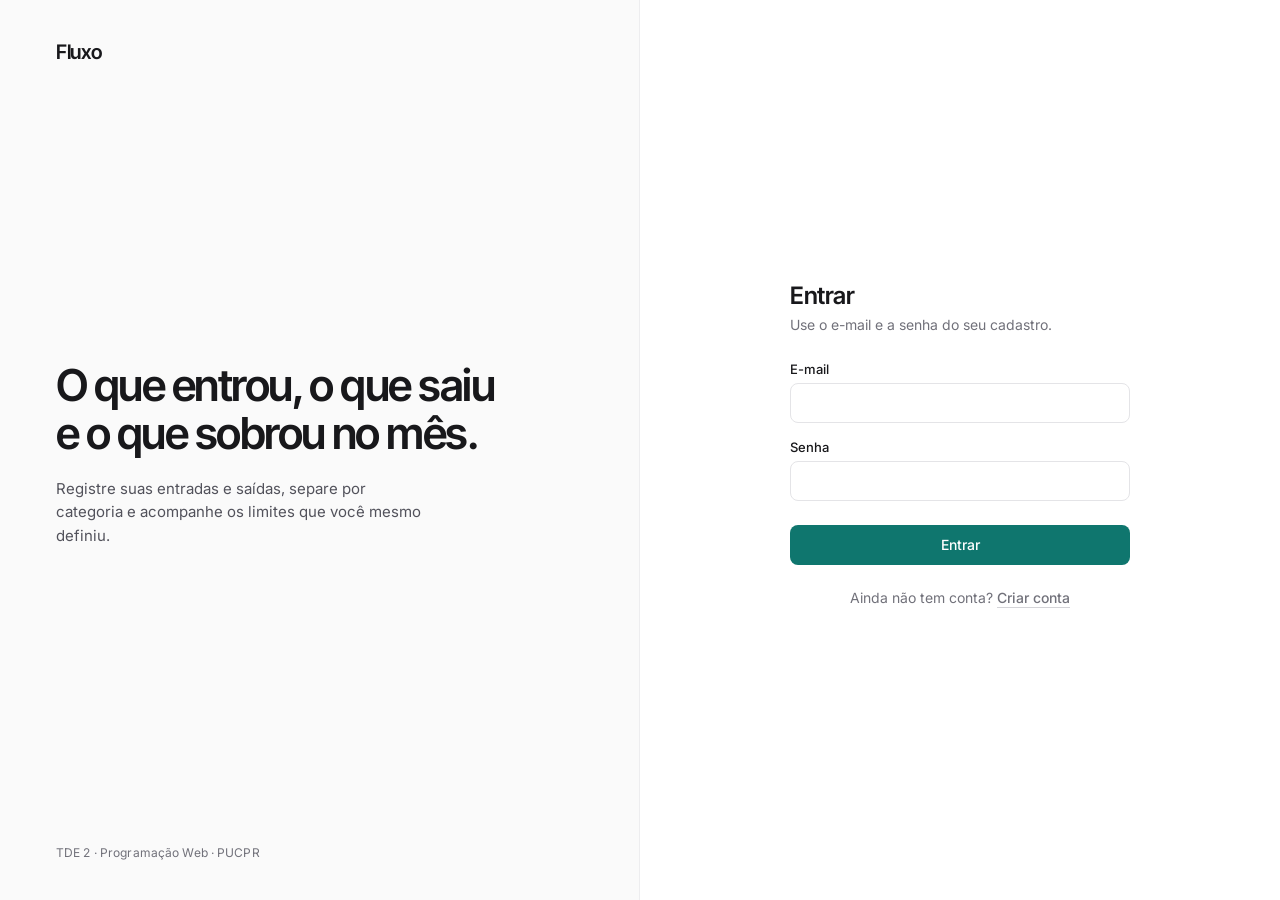
==== frontend/front-end/index.html @ 54f681d0 "Add files via upload Esqueleto front-end" ====
<!DOCTYPE html>
<html lang="pt-BR">
<head>
  <meta charset="utf-8">
  <meta name="viewport" content="width=device-width, initial-scale=1">
  <title>Entrar · Fluxo</title>
  <link rel="preconnect" href="https://fonts.googleapis.com">
  <link href="https://fonts.googleapis.com/css2?family=Inter:wght@400;500&family=Inter+Tight:wght@500;600&display=swap" rel="stylesheet">
  <link rel="stylesheet" href="css/style.css">
</head>
<body>

<div class="entrada-pagina">

  <section class="entrada-lado">
    <span class="marca">Fluxo</span>
    <div>
      <h1>O que entrou, o que saiu e o que sobrou no mês.</h1>
      <p>Registre suas entradas e saídas, separe por categoria e acompanhe os limites que você mesmo definiu.</p>
    </div>
    <span class="rotulo">TDE 2 · Programação Web · PUCPR</span>
  </section>

  <section class="entrada-form">
    <!-- INTEGRAR: enviar via fetch (POST, JSON) para ../api/login.php.
         Sucesso -> window.location = 'logado/dashboard.php'. Erro -> texto em #msg-login. -->
    <form id="form-login" novalidate>
      <h2>Entrar</h2>
      <p class="sub">Use o e-mail e a senha do seu cadastro.</p>

      <div id="msg-login" class="msg erro" role="alert"></div>

      <div class="campo">
        <label for="email">E-mail</label>
        <input type="email" id="email" name="email" maxlength="50" autocomplete="email" required>
      </div>

      <div class="campo">
        <label for="senha">Senha</label>
        <input type="password" id="senha" name="senha" autocomplete="current-password" required>
      </div>

      <button type="submit" class="btn">Entrar</button>

      <p class="troca">Ainda não tem conta? <a class="link" href="cadastro.html">Criar conta</a></p>
    </form>
  </section>

</div>

<script src="js/app.js"></script>
</body>
</html>
---- frontend/front-end/css/style.css ----
/* ==========================================================
   Fluxo — estilos globais
   Cores e medidas ficam nas variáveis abaixo: mude aqui e
   todas as páginas acompanham.
   ========================================================== */

:root {
  --acento: #0F766E;
  --acento-escuro: #0B5A54;
  --texto: #18181B;
  --texto-2: #52525B;
  --texto-3: #71717A;
  --borda: #E4E4E7;
  --linha: #EDEDEF;
  --fundo: #FAFAFA;
  --fundo-hover: #F2F2F4;
  --branco: #FFFFFF;
  --erro: #B42318;
  --raio: 8px;
}

* { box-sizing: border-box; }
[hidden] { display: none !important; }

body {
  margin: 0;
  font-family: 'Inter', system-ui, sans-serif;
  color: var(--texto);
  background: var(--fundo);
  -webkit-font-smoothing: antialiased;
}

h1, h2, h3, .titulo {
  font-family: 'Inter Tight', 'Inter', sans-serif;
  letter-spacing: -0.02em;
  margin: 0;
}

.num { font-variant-numeric: tabular-nums; }
.rotulo { font-size: 12px; color: var(--texto-3); letter-spacing: .01em; }
.mudo { color: var(--texto-3); }

a { color: inherit; }

/* ---------- botões ---------- */

button { font-family: inherit; cursor: pointer; }

.btn {
  border: 0;
  border-radius: var(--raio);
  height: 40px;
  padding: 0 16px;
  font-size: 14px;
  font-weight: 500;
  color: var(--branco);
  background: var(--acento);
  transition: background .15s;
}
.btn:hover { background: var(--acento-escuro); }

.btn-borda {
  border: 1px solid var(--borda);
  border-radius: var(--raio);
  height: 40px;
  padding: 0 14px;
  font-size: 14px;
  font-weight: 500;
  color: var(--texto);
  background: var(--branco);
}
.btn-borda:hover { background: var(--fundo-hover); }

.btn-texto {
  border: 0;
  background: none;
  padding: 0;
  font-size: 13px;
  color: var(--texto-3);
}
.btn-texto:hover { color: var(--texto); }
.btn-texto.perigo:hover { color: var(--erro); }

.btn-mes {
  width: 32px;
  height: 32px;
  border: 1px solid var(--borda);
  border-radius: var(--raio);
  background: none;
  color: var(--texto-2);
  font-size: 16px;
}
.btn-mes:hover { background: var(--fundo-hover); }

.link {
  font-size: 14px;
  font-weight: 500;
  text-decoration: none;
  border-bottom: 1px solid #D4D4D8;
  padding-bottom: 1px;
}
.link:hover { border-color: var(--texto); }

:focus-visible { outline: 2px solid var(--acento); outline-offset: 2px; }

/* ---------- formulários ---------- */

.campo { display: flex; flex-direction: column; gap: 6px; margin-bottom: 16px; }
.campo label { font-size: 13px; font-weight: 500; }
.campo .dica { font-size: 12px; color: var(--texto-3); }

input, select {
  font: inherit;
  font-size: 14px;
  height: 40px;
  padding: 0 12px;
  border: 1px solid var(--borda);
  border-radius: var(--raio);
  background: var(--branco);
  color: var(--texto);
}
input:focus, select:focus { outline: none; border-color: var(--acento); box-shadow: 0 0 0 3px rgba(15,118,110,.12); }

.grupo-radio { display: flex; gap: 8px; }
.grupo-radio label {
  flex: 1;
  display: flex;
  align-items: center;
  justify-content: center;
  gap: 8px;
  height: 40px;
  border: 1px solid var(--borda);
  border-radius: var(--raio);
  font-size: 14px;
  font-weight: 400;
  cursor: pointer;
}
.grupo-radio input { height: auto; margin: 0; accent-color: var(--acento); }
.grupo-radio label:has(input:checked) { border-color: var(--acento); background: #F0FAF8; }

/* caixa de mensagem (erro / sucesso) — o JS troca o texto e a classe */
.msg { font-size: 13px; padding: 10px 12px; border-radius: var(--raio); margin-bottom: 16px; }
.msg.erro { background: #FEF3F2; color: var(--erro); }
.msg.ok { background: #F0FAF8; color: var(--acento-escuro); }
.msg:empty { display: none; }

/* ==========================================================
   Layout do app (páginas logadas)
   ========================================================== */

.app { display: flex; min-height: 100vh; }

.lateral {
  width: 224px;
  flex-shrink: 0;
  padding: 32px 24px;
  border-right: 1px solid var(--linha);
  display: flex;
  flex-direction: column;
  justify-content: space-between;
  position: sticky;
  top: 0;
  height: 100vh;
}

.marca { font-family: 'Inter Tight', sans-serif; font-size: 20px; font-weight: 600; letter-spacing: -0.02em; }
.lateral .marca { margin-bottom: 44px; display: block; text-decoration: none; }

.menu a {
  display: block;
  padding: 7px 10px;
  margin: 0 -10px 2px;
  border-radius: 6px;
  font-size: 14px;
  color: var(--texto-3);
  text-decoration: none;
}
.menu a:hover { background: var(--fundo-hover); color: var(--texto); }
.menu a.ativo { background: var(--fundo-hover); color: var(--texto); font-weight: 500; }

.usuario { font-size: 13px; color: var(--texto-3); }
.usuario strong { display: block; color: var(--texto); font-weight: 500; margin-bottom: 4px; }
.usuario a { text-decoration: none; }
.usuario a:hover { color: var(--texto); }

.conteudo { flex: 1; min-width: 0; max-width: 1120px; padding: 32px 72px 120px 80px; }

.topo { display: flex; justify-content: space-between; align-items: center; gap: 16px; }
.topo h1 { font-size: 28px; font-weight: 600; }

.seletor-mes { display: flex; align-items: center; gap: 12px; }
.seletor-mes span { font-size: 14px; font-weight: 500; min-width: 96px; text-align: center; }

.secao { margin-top: 88px; }
.secao-topo { display: flex; justify-content: space-between; align-items: baseline; margin-bottom: 16px; }
.secao h2 { font-size: 18px; font-weight: 600; }

.duas-colunas { display: grid; grid-template-columns: 1.4fr 1fr; gap: 88px; }

/* ---------- dashboard ---------- */

.saldo { margin-top: 72px; }
.saldo-valor { font-family: 'Inter Tight', sans-serif; font-size: 76px; font-weight: 600; line-height: 1; letter-spacing: -0.04em; margin-top: 12px; }
.saldo-valor .centavos { color: #A1A1AA; }
.saldo p { margin: 18px 0 0; font-size: 15px; color: var(--texto-2); max-width: 440px; line-height: 1.55; }

.resumo { display: grid; grid-template-columns: repeat(3, 1fr); gap: 48px; margin-top: 64px; }
.resumo > div { border-top: 1px solid var(--borda); padding-top: 16px; }
.resumo .valor { font-family: 'Inter Tight', sans-serif; font-size: 26px; font-weight: 500; margin-top: 8px; }

/* gráfico de barras em CSS: cada .barra recebe a altura em % via style="--h: 60%" */
.legenda { display: flex; gap: 16px; }
.legenda i { display: inline-block; width: 8px; height: 8px; border-radius: 2px; margin-right: 6px; }
.cor-entrada { background: var(--acento); }
.cor-saida { background: #8B8B93; }

.grafico {
  display: grid;
  grid-template-columns: repeat(4, 1fr);
  height: 200px;
  margin-top: 28px;
  border-bottom: 1px solid var(--borda);
  background: repeating-linear-gradient(to top, transparent 0 49px, var(--linha) 49px 50px);
}
.semana { display: flex; align-items: flex-end; justify-content: center; gap: 4px; }
.barra { width: 26px; height: var(--h, 0%); border-radius: 3px 3px 0 0; transition: opacity .15s; }
.grafico:hover .barra { opacity: .45; }
.grafico .barra:hover { opacity: 1; }
.eixo { display: grid; grid-template-columns: repeat(4, 1fr); margin-top: 10px; text-align: center; }

/* orçamento por categoria */
.orcamento { padding: 12px 0; }
.orcamento-topo { display: flex; justify-content: space-between; font-size: 14px; }
.trilho { height: 4px; background: var(--linha); border-radius: 2px; margin-top: 10px; }
.trilho div { height: 4px; width: var(--p, 0%); background: #27272A; border-radius: 2px; }
.orcamento.estourou .orcamento-topo .num { color: var(--erro); font-weight: 500; }
.orcamento.estourou .trilho div { background: var(--erro); }

/* ---------- lista de transações (dashboard e transacoes.html) ---------- */

.lista-linha {
  display: grid;
  grid-template-columns: 64px 1fr 140px 130px 110px;
  align-items: center;
  gap: 16px;
  padding: 14px 12px;
  margin: 0 -12px;
  border-top: 1px solid var(--linha);
  font-size: 14px;
}
.lista-linha:hover { background: #F4F4F5; }
.lista-linha:last-child { border-bottom: 1px solid var(--linha); }
.lista-linha .descricao { font-weight: 500; }
.lista-linha .valor { text-align: right; }
.lista-linha .valor.entrada { color: var(--acento); font-weight: 500; }
.lista-linha .valor.saida { color: var(--texto-2); }
.acoes { display: flex; gap: 14px; justify-content: flex-end; opacity: 0; transition: opacity .15s; }
.lista-linha:hover .acoes, .lista-linha:focus-within .acoes { opacity: 1; }

.lista-cabecalho { display: grid; grid-template-columns: 64px 1fr 140px 130px 110px; gap: 16px; padding: 0 0 10px; }
.lista-cabecalho span:nth-child(4) { text-align: right; }

.vazio { padding: 48px 0; text-align: center; color: var(--texto-3); font-size: 14px; border-top: 1px solid var(--linha); }

/* ---------- transacoes.html ---------- */

.filtros { display: flex; gap: 12px; align-items: center; margin-top: 40px; flex-wrap: wrap; }
.filtros select, .filtros input { height: 36px; }
.abas { display: inline-flex; border: 1px solid var(--borda); border-radius: var(--raio); padding: 2px; background: var(--branco); }
.abas button { border: 0; background: none; height: 30px; padding: 0 12px; border-radius: 6px; font-size: 13px; color: var(--texto-3); }
.abas button.ativo { background: var(--fundo-hover); color: var(--texto); font-weight: 500; }

.totais { display: flex; gap: 40px; margin-top: 32px; padding-bottom: 24px; font-size: 14px; }
.totais strong { display: block; font-family: 'Inter Tight', sans-serif; font-size: 20px; font-weight: 500; margin-top: 4px; }

/* ---------- categorias.html ---------- */

.categoria-linha {
  display: grid;
  grid-template-columns: 1fr 160px 110px;
  align-items: center;
  gap: 16px;
  padding: 14px 12px;
  margin: 0 -12px;
  border-top: 1px solid var(--linha);
  font-size: 14px;
}
.categoria-linha:hover { background: #F4F4F5; }
.categoria-linha:last-child { border-bottom: 1px solid var(--linha); }
.categoria-linha .nome { font-weight: 500; }
.categoria-linha:hover .acoes, .categoria-linha:focus-within .acoes { opacity: 1; }
.contador { font-size: 12px; color: var(--texto-3); font-weight: 400; margin-left: 6px; }

/* ---------- modal (<dialog>) ---------- */

dialog {
  border: 0;
  border-radius: 12px;
  padding: 28px;
  width: min(420px, calc(100vw - 32px));
  box-shadow: 0 20px 50px rgba(24,24,27,.18);
}
dialog::backdrop { background: rgba(24,24,27,.35); }
dialog h2 { font-size: 18px; font-weight: 600; margin-bottom: 20px; }
.modal-botoes { display: flex; justify-content: flex-end; gap: 8px; margin-top: 8px; }

/* ==========================================================
   Login e cadastro
   ========================================================== */

.entrada-pagina { min-height: 100vh; display: grid; grid-template-columns: 1fr 1fr; }

.entrada-lado {
  padding: 40px 56px;
  border-right: 1px solid var(--linha);
  display: flex;
  flex-direction: column;
  justify-content: space-between;
}
.entrada-lado h1 { font-size: 44px; font-weight: 600; line-height: 1.08; letter-spacing: -0.035em; max-width: 440px; }
.entrada-lado p { color: var(--texto-2); font-size: 15px; line-height: 1.55; max-width: 380px; margin: 20px 0 0; }

.entrada-form { display: flex; align-items: center; justify-content: center; padding: 40px 24px; background: var(--branco); }
.entrada-form form { width: 100%; max-width: 340px; }
.entrada-form h2 { font-size: 24px; font-weight: 600; margin-bottom: 6px; }
.entrada-form .sub { font-size: 14px; color: var(--texto-3); margin: 0 0 28px; }
.entrada-form .btn { width: 100%; margin-top: 8px; }
.troca { font-size: 14px; color: var(--texto-3); margin-top: 24px; text-align: center; }

/* ==========================================================
   Telas menores
   ========================================================== */

@media (max-width: 900px) {
  .app { flex-direction: column; }
  .lateral { width: auto; height: auto; position: static; flex-direction: row; align-items: center; flex-wrap: wrap; gap: 12px; padding: 16px 20px; border-right: 0; border-bottom: 1px solid var(--linha); }
  .lateral .marca { margin: 0 16px 0 0; }
  .menu { display: flex; gap: 4px; }
  .menu a { margin: 0; }
  .conteudo { padding: 24px 20px 64px; }
  .duas-colunas, .resumo { grid-template-columns: 1fr; gap: 40px; }
  .saldo-valor { font-size: 52px; }
  .lista-linha, .lista-cabecalho { grid-template-columns: 56px 1fr 110px; }
  .lista-linha .cat, .lista-cabecalho span:nth-child(3), .lista-cabecalho span:nth-child(5) { display: none; }
  .acoes { opacity: 1; grid-column: 2 / -1; justify-content: flex-start; }
  .entrada-pagina { grid-template-columns: 1fr; }
  .entrada-lado { border-right: 0; border-bottom: 1px solid var(--linha); padding: 28px 24px; gap: 32px; }
  .entrada-lado h1 { font-size: 32px; }
}

/* alinhamento da coluna de limite em categorias.html */
.categoria-linha .num { text-align: right; }
.cabecalho-limite { margin-right: 126px; }
@media (max-width: 900px) { .cabecalho-limite { margin-right: 0; } .categoria-linha { grid-template-columns: 1fr auto !important; } .categoria-linha .acoes { grid-column: 1 / -1; } }
.totais strong { white-space: nowrap; }
@media (max-width: 900px) { .totais { gap: 24px; flex-wrap: wrap; } .totais strong { font-size: 17px; } }
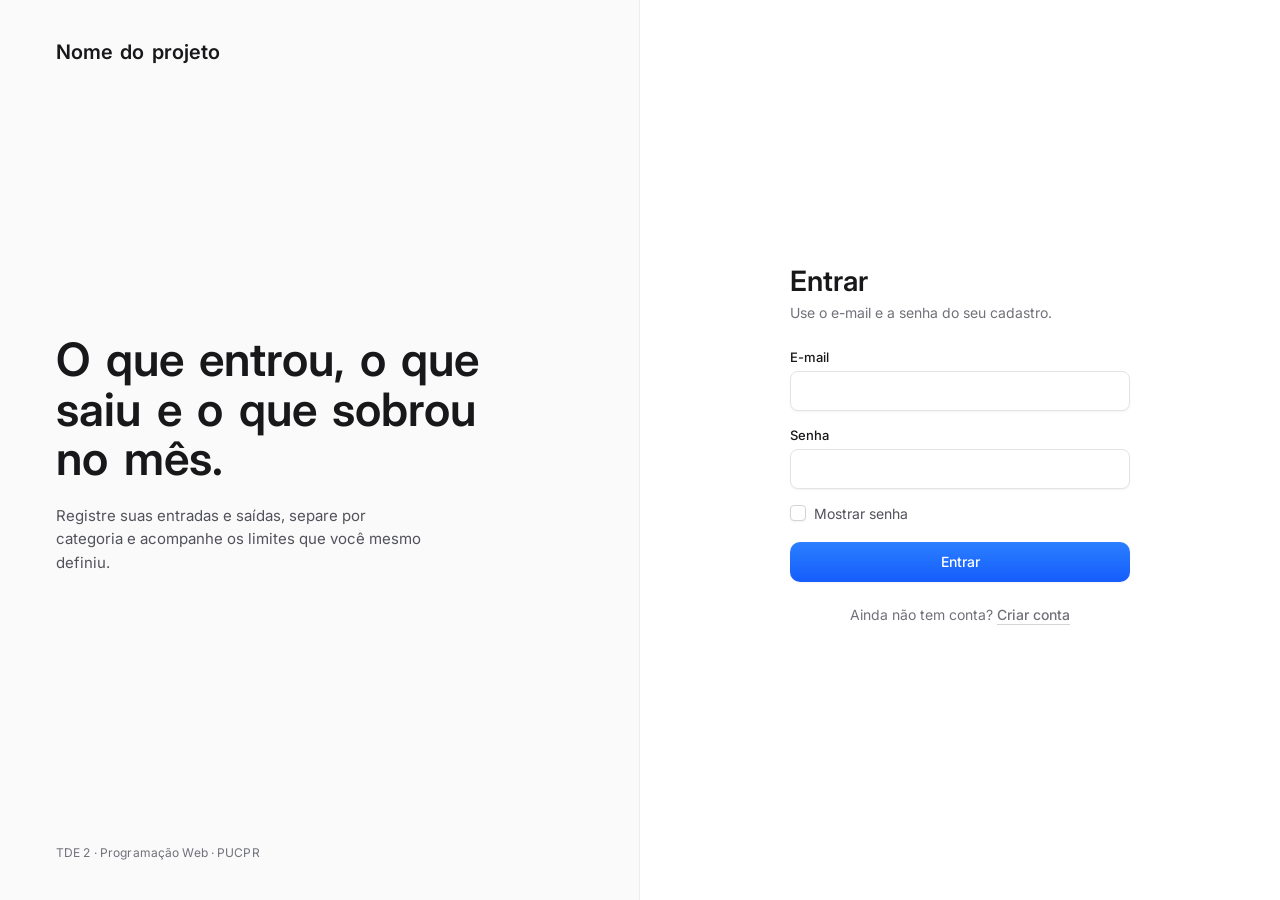
==== commit 90699081: "Nova interface e paginas logadas em php Paginas de logado convertidas para php com a verificacao de " ====
--- a/frontend/front-end/index.html
+++ b/frontend/front-end/index.html
@@ -3,9 +3,11 @@
 <head>
   <meta charset="utf-8">
   <meta name="viewport" content="width=device-width, initial-scale=1">
-  <title>Entrar · Fluxo</title>
+  <title>Entrar · Nome do projeto</title>
   <link rel="preconnect" href="https://fonts.googleapis.com">
-  <link href="https://fonts.googleapis.com/css2?family=Inter:wght@400;500&family=Inter+Tight:wght@500;600&display=swap" rel="stylesheet">
+  <link rel="preconnect" href="https://api.fontshare.com">
+  <link href="https://fonts.googleapis.com/css2?family=Inter:wght@400;500;600&display=swap" rel="stylesheet">
+  <link href="https://api.fontshare.com/v2/css?f[]=clash-display@500,600&display=swap" rel="stylesheet">
   <link rel="stylesheet" href="css/style.css">
 </head>
 <body>
@@ -13,7 +15,7 @@
 <div class="entrada-pagina">
 
   <section class="entrada-lado">
-    <span class="marca">Fluxo</span>
+    <span class="marca">Nome do projeto</span>
     <div>
       <h1>O que entrou, o que saiu e o que sobrou no mês.</h1>
       <p>Registre suas entradas e saídas, separe por categoria e acompanhe os limites que você mesmo definiu.</p>
@@ -40,6 +42,12 @@
         <input type="password" id="senha" name="senha" autocomplete="current-password" required>
       </div>
 
+      <label class="caixa">
+        <input type="checkbox" data-mostrar-senha>
+        <span class="caixa-marca"><svg viewBox="0 0 16 16" fill="none" aria-hidden="true"><path d="M4 7.7002L6.64645 10.3466C6.84171 10.5419 7.15829 10.5419 7.35355 10.3466L12 5.7002" stroke="white" stroke-width="2" stroke-linecap="round" stroke-linejoin="round" pathLength="1"/></svg></span>
+        Mostrar senha
+      </label>
+
       <button type="submit" class="btn">Entrar</button>
 
       <p class="troca">Ainda não tem conta? <a class="link" href="cadastro.html">Criar conta</a></p>
--- a/frontend/front-end/css/style.css
+++ b/frontend/front-end/css/style.css
@@ -1,22 +1,62 @@
 /* ==========================================================
-   Fluxo — estilos globais
+   Estilos globais
    Cores e medidas ficam nas variáveis abaixo: mude aqui e
    todas as páginas acompanham.
+
+   Componentes convertidos de React/Tailwind para CSS puro:
+   - BoardUI (boardui.com): botão, botão de fechar, checkbox,
+     avatar, trilha (breadcrumb), medidor (meter), notificação
+   - Cult UI (cult-ui.com): gráfico de linhas "analytics chart"
+   Títulos em Clash Display (fontshare.com), texto em Inter.
    ========================================================== */
 
 :root {
-  --acento: #0F766E;
-  --acento-escuro: #0B5A54;
+  /* Rampa do acento (azul padrão do BoardUI). Para trocar a cor do
+     sistema inteiro, mude só estas sete linhas. */
+  --acento-50: #EFF6FF;
+  --acento-100: #DBEAFE;
+  --acento-200: #BFDBFE;
+  --acento-300: #8EC5FF;
+  --acento-400: #3392FF;
+  --acento-500: #2B7FFF;
+  --acento-600: #155DFC;
+  --acento-700: #1447E6;
+
+  --acento: var(--acento-600);
+  --acento-escuro: var(--acento-700);
+
   --texto: #18181B;
   --texto-2: #52525B;
   --texto-3: #71717A;
   --borda: #E4E4E7;
+  --borda-forte: #D4D4D8;
   --linha: #EDEDEF;
   --fundo: #FAFAFA;
   --fundo-hover: #F2F2F4;
+  --fundo-ativo: #E9E9EC;
   --branco: #FFFFFF;
+
+  /* estados */
   --erro: #B42318;
+  --erro-forte: #EC003F;
+  --erro-fundo: #FFE4E6;
+  --sucesso: #5EA500;
+  --sucesso-fundo: #ECFCCA;
+  --aviso: #F0B100;
+  --info-fundo: var(--acento-100);
+
+  /* séries do gráfico (par validado para daltonismo e contraste) */
+  --serie-entrada: #155DFC;
+  --serie-saida: #E17100;
+
   --raio: 8px;
+  --raio-botao: 10px;
+  --sombra-xs: 0 1px 2px 0 rgb(0 0 0 / .05);
+  --sombra-flutuante: 0 1px 1px 0 rgb(0 0 0 / .04), 0 4px 4px 0 rgb(0 0 0 / .02), 0 12px 28px -8px rgb(0 0 0 / .12);
+
+  --fonte: 'Inter', system-ui, sans-serif;
+  --fonte-titulo: 'Clash Display', 'Inter', system-ui, sans-serif;
+  --suave: cubic-bezier(.23, 1, .32, 1);
 }
 
 * { box-sizing: border-box; }
@@ -24,17 +64,19 @@
 
 body {
   margin: 0;
-  font-family: 'Inter', system-ui, sans-serif;
+  font-family: var(--fonte);
   color: var(--texto);
   background: var(--fundo);
   -webkit-font-smoothing: antialiased;
 }
 
-h1, h2, h3, .titulo {
-  font-family: 'Inter Tight', 'Inter', sans-serif;
-  letter-spacing: -0.02em;
-  margin: 0;
-}
+/* A Clash Display tem o espaço entre palavras bem estreito: word-spacing compensa. */
+h1, h2, h3, .titulo, .marca, .saldo-valor, .resumo .valor, .totais strong {
+  font-family: var(--fonte-titulo);
+  letter-spacing: 0;
+  word-spacing: .12em;
+}
+h1, h2, h3, .titulo { margin: 0; }
 
 .num { font-variant-numeric: tabular-nums; }
 .rotulo { font-size: 12px; color: var(--texto-3); letter-spacing: .01em; }
@@ -42,68 +84,212 @@
 
 a { color: inherit; }
 
-/* ---------- botões ---------- */
+/* só para leitores de tela */
+.so-leitor {
+  position: absolute; width: 1px; height: 1px; margin: -1px; padding: 0;
+  overflow: hidden; clip-path: inset(50%); white-space: nowrap; border: 0;
+}
+
+:focus-visible { outline: 2px solid var(--acento-500); outline-offset: 2px; }
+
+/* ==========================================================
+   Botões (BoardUI Button)
+   .btn         primário (degradê do acento)
+   .btn-borda   secundário (branco com borda)
+   .btn-suave   ghost (fundo azul claro)
+   .btn-perigo  ação destrutiva (degradê vermelho)
+   Tamanhos: padrão 36px · .btn-p 32px · .btn-pp 24px
+   .btn-icone   só ícone (quadrado)
+   ========================================================== */
 
 button { font-family: inherit; cursor: pointer; }
 
-.btn {
+.btn, .btn-borda, .btn-suave, .btn-perigo {
+  position: relative;
+  isolation: isolate;
+  display: inline-flex;
+  align-items: center;
+  justify-content: center;
+  gap: 6px;
+  height: 36px;
+  padding: 0 12px;
   border: 0;
-  border-radius: var(--raio);
-  height: 40px;
-  padding: 0 16px;
+  border-radius: var(--raio-botao);
   font-size: 14px;
   font-weight: 500;
-  color: var(--branco);
-  background: var(--acento);
-  transition: background .15s;
-}
-.btn:hover { background: var(--acento-escuro); }
+  line-height: 20px;
+  white-space: nowrap;
+  text-decoration: none;
+  user-select: none;
+  transition: background-color .15s ease, border-color .15s ease, box-shadow .15s ease,
+    color .15s ease, transform .42s cubic-bezier(.4, 0, .2, 1);
+}
+.btn:active:not(:disabled), .btn-borda:active:not(:disabled),
+.btn-suave:active:not(:disabled), .btn-perigo:active:not(:disabled) {
+  transform: scale(.98);
+  transition-duration: .15s, .15s, .15s, .15s, .22s;
+}
+.btn:disabled, .btn-borda:disabled, .btn-suave:disabled, .btn-perigo:disabled { cursor: not-allowed; box-shadow: none; }
+
+.btn .ico, .btn-borda .ico, .btn-suave .ico, .btn-perigo .ico { width: 20px; height: 20px; flex-shrink: 0; margin-left: -4px; }
+
+/* primário e perigo: o degradê do hover fica num ::before que aparece
+   por opacidade (CSS não anima background-image) */
+.btn, .btn-perigo { color: var(--branco); box-shadow: var(--sombra-xs); }
+.btn { background-image: linear-gradient(180deg, var(--acento-500), var(--acento-600)); }
+.btn-perigo { background-image: linear-gradient(180deg, #FB2C36, #E7000B); }
+.btn::before, .btn-perigo::before {
+  content: "";
+  position: absolute;
+  inset: 0;
+  z-index: -1;
+  border-radius: inherit;
+  pointer-events: none;
+  opacity: 0;
+  transition: opacity .15s ease;
+}
+.btn::before { background-image: linear-gradient(180deg, var(--acento-400), var(--acento-500)); }
+.btn-perigo::before { background-image: linear-gradient(180deg, #FF6467, #FB2C36); }
+.btn:hover:not(:disabled)::before, .btn-perigo:hover:not(:disabled)::before { opacity: 1; }
+.btn:active:not(:disabled) { background-image: linear-gradient(180deg, var(--acento-600), var(--acento-700)); }
+.btn-perigo:active:not(:disabled) { background-image: linear-gradient(180deg, #E7000B, #C10007); }
+.btn:active:not(:disabled)::before, .btn-perigo:active:not(:disabled)::before { opacity: 0; }
+.btn:disabled { background-image: linear-gradient(180deg, #EBEBEB, #D4D4D4); color: #A1A1A1; }
+.btn-perigo:disabled { background-image: linear-gradient(180deg, #FFE2E2, #FFC9C9); color: #FFA2A2; }
+.btn:disabled::before, .btn-perigo:disabled::before { display: none; }
 
 .btn-borda {
-  border: 1px solid var(--borda);
-  border-radius: var(--raio);
-  height: 40px;
-  padding: 0 14px;
-  font-size: 14px;
-  font-weight: 500;
   color: var(--texto);
   background: var(--branco);
-}
-.btn-borda:hover { background: var(--fundo-hover); }
-
+  border: 1px solid var(--borda);
+  box-shadow: var(--sombra-xs);
+}
+.btn-borda:hover:not(:disabled) { background: var(--fundo-hover); border-color: var(--borda-forte); }
+.btn-borda:active:not(:disabled) { background: var(--fundo-ativo); border-color: #A1A1AA; }
+.btn-borda:disabled { background: var(--fundo-hover); color: var(--texto-3); }
+
+.btn-suave { color: var(--acento-700); background: var(--acento-100); }
+.btn-suave:hover:not(:disabled) { background: var(--acento-200); }
+.btn-suave:active:not(:disabled) { background: var(--acento-300); }
+.btn-suave:disabled { background: var(--acento-50); color: var(--acento-300); }
+
+/* tamanhos */
+.btn-p { height: 32px; padding: 0 10px; border-radius: 8px; }
+.btn-p .ico { width: 18px; height: 18px; margin-left: -2px; }
+.btn-pp { height: 24px; padding: 0 8px; border-radius: 4px; font-size: 12px; font-weight: 600; line-height: 16px; }
+.btn-pp .ico { width: 14px; height: 14px; margin-left: 0; }
+.btn-icone { width: 36px; padding: 0; }
+.btn-icone.btn-p { width: 32px; }
+.btn-icone.btn-pp { width: 24px; }
+.btn-icone .ico { margin: 0; }
+
+/* ações de linha (Editar / Excluir): tamanho xs, sem fundo até o hover */
 .btn-texto {
+  height: 24px;
+  padding: 0 8px;
   border: 0;
+  border-radius: 4px;
   background: none;
-  padding: 0;
-  font-size: 13px;
+  font-size: 12px;
+  font-weight: 600;
   color: var(--texto-3);
-}
-.btn-texto:hover { color: var(--texto); }
-.btn-texto.perigo:hover { color: var(--erro); }
-
+  transition: background-color .15s ease, color .15s ease;
+}
+.btn-texto:hover { color: var(--texto); background: var(--fundo-ativo); }
+.btn-texto.perigo:hover { color: var(--erro); background: var(--erro-fundo); }
+
+/* setas do seletor de mês: botão secundário pequeno, só ícone */
 .btn-mes {
+  display: inline-flex;
+  align-items: center;
+  justify-content: center;
   width: 32px;
   height: 32px;
+  padding: 0;
   border: 1px solid var(--borda);
-  border-radius: var(--raio);
-  background: none;
+  border-radius: 8px;
+  background: var(--branco);
   color: var(--texto-2);
-  font-size: 16px;
-}
-.btn-mes:hover { background: var(--fundo-hover); }
+  box-shadow: var(--sombra-xs);
+  transition: background-color .15s ease, border-color .15s ease, transform .42s cubic-bezier(.4, 0, .2, 1);
+}
+.btn-mes:hover { background: var(--fundo-hover); border-color: var(--borda-forte); color: var(--texto); }
+.btn-mes:active { transform: scale(.96); transition-duration: .15s, .15s, .22s; }
+.btn-mes svg { width: 18px; height: 18px; }
 
 .link {
   font-size: 14px;
   font-weight: 500;
   text-decoration: none;
-  border-bottom: 1px solid #D4D4D8;
+  border-bottom: 1px solid var(--borda-forte);
   padding-bottom: 1px;
 }
 .link:hover { border-color: var(--texto); }
 
-:focus-visible { outline: 2px solid var(--acento); outline-offset: 2px; }
-
-/* ---------- formulários ---------- */
+/* ---------- botão de fechar (BoardUI CloseButton) ----------
+   Círculo com X. Cada tamanho tem o próprio SVG para o traço não escalar:
+   .fechar (20px, traço 2) · .fechar-m (32px, traço 2.5) */
+.fechar {
+  display: inline-flex;
+  flex-shrink: 0;
+  align-items: center;
+  justify-content: center;
+  width: 20px;
+  height: 20px;
+  padding: 0;
+  border: 0;
+  border-radius: 50%;
+  background: #EBEBEB;
+  color: var(--texto-3);
+  transition: color .15s ease, background-color .15s ease;
+}
+.fechar:hover { color: var(--texto); }
+.fechar-m { width: 32px; height: 32px; }
+
+/* ---------- avatar (BoardUI Avatar) ----------
+   Inicial sobre um disco. Tamanhos: .avatar-pp 20 · padrão 32 */
+.avatar {
+  display: inline-flex;
+  flex-shrink: 0;
+  align-items: center;
+  justify-content: center;
+  width: 32px;
+  height: 32px;
+  overflow: hidden;
+  border-radius: 50%;
+  background: var(--acento-300);
+  color: #1C398E;
+  font-size: 16px;
+  font-weight: 600;
+  line-height: 22px;
+  text-align: center;
+  user-select: none;
+}
+.avatar-pp { width: 20px; height: 20px; font-size: 10px; line-height: 15px; }
+.avatar img { width: 100%; height: 100%; object-fit: cover; }
+
+/* ---------- trilha (BoardUI Breadcrumb) ---------- */
+.trilha { display: flex; overflow-x: auto; scrollbar-width: none; margin-bottom: 20px; }
+.trilha::-webkit-scrollbar { display: none; }
+.trilha ol { display: flex; align-items: center; gap: 10px; margin: 0; padding: 0 4px; list-style: none; }
+.trilha li { display: flex; align-items: center; gap: 6px; font-size: 12px; font-weight: 500; line-height: 16px; white-space: nowrap; color: var(--texto-2); }
+.trilha a {
+  display: flex;
+  align-items: center;
+  gap: 6px;
+  margin: 0 -4px;
+  padding: 2px 4px;
+  border-radius: 6px;
+  color: var(--texto-3);
+  text-decoration: none;
+  transition: background-color .15s ease, color .15s ease;
+}
+.trilha a:hover { background: var(--fundo-hover); color: var(--texto-2); }
+.trilha .separador { width: 12px; height: 12px; flex-shrink: 0; color: var(--texto-3); }
+
+/* ==========================================================
+   Formulários
+   ========================================================== */
 
 .campo { display: flex; flex-direction: column; gap: 6px; margin-bottom: 16px; }
 .campo label { font-size: 13px; font-weight: 500; }
@@ -118,8 +304,10 @@
   border-radius: var(--raio);
   background: var(--branco);
   color: var(--texto);
-}
-input:focus, select:focus { outline: none; border-color: var(--acento); box-shadow: 0 0 0 3px rgba(15,118,110,.12); }
+  box-shadow: var(--sombra-xs);
+  transition: border-color .15s ease, box-shadow .15s ease;
+}
+input:focus, select:focus { outline: none; border-color: var(--acento-500); box-shadow: 0 0 0 3px rgb(43 127 255 / .16); }
 
 .grupo-radio { display: flex; gap: 8px; }
 .grupo-radio label {
@@ -134,14 +322,64 @@
   font-size: 14px;
   font-weight: 400;
   cursor: pointer;
-}
-.grupo-radio input { height: auto; margin: 0; accent-color: var(--acento); }
-.grupo-radio label:has(input:checked) { border-color: var(--acento); background: #F0FAF8; }
+  transition: border-color .15s ease, background-color .15s ease;
+}
+.grupo-radio input { height: auto; margin: 0; padding: 0; box-shadow: none; accent-color: var(--acento-600); }
+.grupo-radio label:has(input:checked) { border-color: var(--acento-500); background: var(--acento-50); }
+
+/* ---------- checkbox (BoardUI Checkbox) ----------
+   <label class="caixa"><input type="checkbox"><span class="caixa-marca"><svg>…</svg></span>Texto</label>
+   O input real fica invisível por cima da marca: teclado e leitor de tela funcionam normalmente. */
+.caixa {
+  position: relative;
+  display: inline-flex;
+  align-items: center;
+  gap: 8px;
+  font-size: 14px;
+  font-weight: 500;
+  cursor: pointer;
+  user-select: none;
+}
+.caixa input {
+  position: absolute;
+  left: 0;
+  top: 50%;
+  width: 16px;
+  height: 16px;
+  margin: -8px 0 0;
+  padding: 0;
+  opacity: 0;
+  cursor: pointer;
+}
+.caixa-marca {
+  display: flex;
+  flex-shrink: 0;
+  width: 16px;
+  height: 16px;
+  border: 1px solid #D4D4D4;
+  border-radius: 4px;
+  background: var(--branco);
+  box-shadow: var(--sombra-xs);
+  transition: background-color .15s ease, border-color .15s ease, box-shadow .15s ease;
+}
+.caixa:hover .caixa-marca { border-color: #A1A1A1; }
+.caixa-marca svg { width: 16px; height: 16px; margin: -1px; }
+.caixa-marca path { stroke-dasharray: 1; stroke-dashoffset: 1; }
+.caixa input:checked + .caixa-marca {
+  border-color: transparent;
+  background: linear-gradient(180deg, var(--acento-500), var(--acento-600));
+  box-shadow: inset 0 2px 0 0 rgb(255 255 255 / .25), inset 0 0 0 1px var(--acento-500);
+}
+.caixa:hover input:checked + .caixa-marca { background: linear-gradient(180deg, var(--acento-400), var(--acento-500)); }
+.caixa input:checked + .caixa-marca path { animation: desenhar-marca .2s cubic-bezier(.65, 0, .35, 1) forwards; }
+.caixa input:focus-visible + .caixa-marca { outline: 2px solid var(--acento-500); outline-offset: 2px; }
+.caixa input:disabled + .caixa-marca { opacity: .5; }
+@keyframes desenhar-marca { to { stroke-dashoffset: 0; } }
 
 /* caixa de mensagem (erro / sucesso) — o JS troca o texto e a classe */
 .msg { font-size: 13px; padding: 10px 12px; border-radius: var(--raio); margin-bottom: 16px; }
 .msg.erro { background: #FEF3F2; color: var(--erro); }
-.msg.ok { background: #F0FAF8; color: var(--acento-escuro); }
+.msg.ok { background: var(--acento-50); color: var(--acento-escuro); }
 .msg:empty { display: none; }
 
 /* ==========================================================
@@ -163,7 +401,7 @@
   height: 100vh;
 }
 
-.marca { font-family: 'Inter Tight', sans-serif; font-size: 20px; font-weight: 600; letter-spacing: -0.02em; }
+.marca { font-family: var(--fonte-titulo); font-size: 20px; font-weight: 600; }
 .lateral .marca { margin-bottom: 44px; display: block; text-decoration: none; }
 
 .menu a {
@@ -174,79 +412,149 @@
   font-size: 14px;
   color: var(--texto-3);
   text-decoration: none;
+  transition: background-color .15s ease, color .15s ease;
 }
 .menu a:hover { background: var(--fundo-hover); color: var(--texto); }
 .menu a.ativo { background: var(--fundo-hover); color: var(--texto); font-weight: 500; }
 
-.usuario { font-size: 13px; color: var(--texto-3); }
-.usuario strong { display: block; color: var(--texto); font-weight: 500; margin-bottom: 4px; }
+.usuario { display: flex; align-items: center; gap: 10px; min-width: 0; font-size: 13px; color: var(--texto-3); }
+.usuario-texto { min-width: 0; }
+.usuario strong { display: block; color: var(--texto); font-weight: 500; margin-bottom: 2px; overflow: hidden; text-overflow: ellipsis; white-space: nowrap; }
 .usuario a { text-decoration: none; }
 .usuario a:hover { color: var(--texto); }
 
-.conteudo { flex: 1; min-width: 0; max-width: 1120px; padding: 32px 72px 120px 80px; }
+.conteudo { flex: 1; min-width: 0; max-width: 1120px; padding: 28px 72px 120px 80px; }
 
 .topo { display: flex; justify-content: space-between; align-items: center; gap: 16px; }
-.topo h1 { font-size: 28px; font-weight: 600; }
+.topo h1 { font-size: 30px; font-weight: 600; }
 
 .seletor-mes { display: flex; align-items: center; gap: 12px; }
 .seletor-mes span { font-size: 14px; font-weight: 500; min-width: 96px; text-align: center; }
 
 .secao { margin-top: 88px; }
 .secao-topo { display: flex; justify-content: space-between; align-items: baseline; margin-bottom: 16px; }
-.secao h2 { font-size: 18px; font-weight: 600; }
+.secao h2 { font-size: 20px; font-weight: 500; }
 
 .duas-colunas { display: grid; grid-template-columns: 1.4fr 1fr; gap: 88px; }
 
 /* ---------- dashboard ---------- */
 
-.saldo { margin-top: 72px; }
-.saldo-valor { font-family: 'Inter Tight', sans-serif; font-size: 76px; font-weight: 600; line-height: 1; letter-spacing: -0.04em; margin-top: 12px; }
+.saldo { margin-top: 64px; }
+.saldo-valor { font-family: var(--fonte-titulo); font-size: 76px; font-weight: 600; line-height: 1; letter-spacing: -0.01em; margin-top: 12px; }
 .saldo-valor .centavos { color: #A1A1AA; }
 .saldo p { margin: 18px 0 0; font-size: 15px; color: var(--texto-2); max-width: 440px; line-height: 1.55; }
 
 .resumo { display: grid; grid-template-columns: repeat(3, 1fr); gap: 48px; margin-top: 64px; }
 .resumo > div { border-top: 1px solid var(--borda); padding-top: 16px; }
-.resumo .valor { font-family: 'Inter Tight', sans-serif; font-size: 26px; font-weight: 500; margin-top: 8px; }
-
-/* gráfico de barras em CSS: cada .barra recebe a altura em % via style="--h: 60%" */
+.resumo .valor { font-family: var(--fonte-titulo); font-size: 26px; font-weight: 500; margin-top: 8px; }
+
+/* ---------- gráfico (Cult UI analytics chart, em SVG + JS puro) ----------
+   O JS desenha tudo dentro de #grafico: ver desenharGrafico() em app.js. */
 .legenda { display: flex; gap: 16px; }
-.legenda i { display: inline-block; width: 8px; height: 8px; border-radius: 2px; margin-right: 6px; }
-.cor-entrada { background: var(--acento); }
-.cor-saida { background: #8B8B93; }
-
-.grafico {
-  display: grid;
-  grid-template-columns: repeat(4, 1fr);
-  height: 200px;
-  margin-top: 28px;
-  border-bottom: 1px solid var(--borda);
-  background: repeating-linear-gradient(to top, transparent 0 49px, var(--linha) 49px 50px);
-}
-.semana { display: flex; align-items: flex-end; justify-content: center; gap: 4px; }
-.barra { width: 26px; height: var(--h, 0%); border-radius: 3px 3px 0 0; transition: opacity .15s; }
-.grafico:hover .barra { opacity: .45; }
-.grafico .barra:hover { opacity: 1; }
-.eixo { display: grid; grid-template-columns: repeat(4, 1fr); margin-top: 10px; text-align: center; }
-
-/* orçamento por categoria */
-.orcamento { padding: 12px 0; }
-.orcamento-topo { display: flex; justify-content: space-between; font-size: 14px; }
-.trilho { height: 4px; background: var(--linha); border-radius: 2px; margin-top: 10px; }
-.trilho div { height: 4px; width: var(--p, 0%); background: #27272A; border-radius: 2px; }
-.orcamento.estourou .orcamento-topo .num { color: var(--erro); font-weight: 500; }
-.orcamento.estourou .trilho div { background: var(--erro); }
-
-/* ---------- lista de transações (dashboard e transacoes.html) ---------- */
+.legenda i { display: inline-block; width: 8px; height: 8px; border-radius: 50%; margin-right: 6px; }
+.cor-entrada { background: var(--serie-entrada); }
+.cor-saida { background: var(--serie-saida); }
+
+.grafico { position: relative; height: 260px; margin-top: 20px; user-select: none; border-radius: var(--raio); }
+.grafico svg { display: block; width: 100%; height: 100%; overflow: visible; }
+.grafico .grade { stroke: var(--borda); stroke-width: 1; }
+.grafico .base { stroke: var(--borda-forte); }
+.grafico .guia { stroke: var(--borda-forte); stroke-width: 1; stroke-dasharray: 3 3; opacity: 0; transition: opacity .15s ease; }
+.grafico.ativo .guia { opacity: 1; }
+.grafico text { font-family: var(--fonte); font-size: 11px; fill: var(--texto-3); font-variant-numeric: tabular-nums; }
+.grafico .linha { fill: none; stroke-width: 2.5; stroke-linecap: round; stroke-linejoin: round; }
+.grafico .ponto { stroke: var(--fundo); stroke-width: 2.5; transition: opacity .35s ease; }
+.grafico .ponto.oculto { opacity: 0; transition-duration: .12s; }
+.grafico .serie-entrada { stroke: var(--serie-entrada); }
+.grafico .serie-saida { stroke: var(--serie-saida); }
+.grafico .ponto.serie-entrada { fill: var(--serie-entrada); stroke: var(--fundo); }
+.grafico .ponto.serie-saida { fill: var(--serie-saida); stroke: var(--fundo); }
+.grafico.entrando .grade, .grafico.entrando text, .grafico.entrando .ponto { opacity: 0; }
+.grafico .grade, .grafico text { transition: opacity .6s ease; }
+
+/* marcador sobre o ponto ativo + cartão flutuante */
+.grafico-marca {
+  position: absolute;
+  width: 22px;
+  height: 22px;
+  margin: -11px 0 0 -11px;
+  border: 1px solid var(--borda);
+  border-radius: 50%;
+  background: var(--branco);
+  pointer-events: none;
+  opacity: 0;
+  filter: blur(4px);
+  transition: opacity .22s var(--suave), filter .22s var(--suave);
+}
+.grafico-marca::after { content: ""; position: absolute; inset: 5.5px; border-radius: 50%; background: var(--cor); }
+.grafico-cartao {
+  position: absolute;
+  z-index: 5;
+  padding: 9px 13px;
+  border: 1px solid var(--borda);
+  border-radius: 10px;
+  background: var(--branco);
+  box-shadow: 0 1px 2px -1px rgb(0 0 0 / .07), 0 3px 8px 0 rgb(0 0 0 / .04), 0 8px 20px -4px rgb(0 0 0 / .06);
+  white-space: nowrap;
+  pointer-events: none;
+  opacity: 0;
+  filter: blur(4px);
+  transition: opacity .22s var(--suave), filter .22s var(--suave);
+}
+.grafico.ativo .grafico-marca, .grafico.ativo .grafico-cartao { opacity: 1; filter: blur(0); }
+.grafico-cartao .quando { font-size: 11px; font-weight: 500; line-height: 1; color: var(--texto-3); margin-bottom: 2px; }
+.grafico-cartao .item { display: flex; align-items: center; justify-content: space-between; gap: 14px; margin-top: 5px; }
+.grafico-cartao .chip {
+  display: inline-flex;
+  align-items: center;
+  gap: 6px;
+  padding: 1.5px 6px;
+  border-radius: 4px;
+  background: color-mix(in srgb, var(--cor) 14%, transparent);
+  font-size: 12.5px;
+  font-weight: 600;
+  line-height: 19px;
+  color: var(--texto);
+}
+.grafico-cartao .chip::before { content: ""; width: 7px; height: 7px; border-radius: 50%; background: var(--cor); }
+.grafico-cartao .quanto { font-size: 13px; font-weight: 500; line-height: 19px; color: var(--texto-2); font-variant-numeric: tabular-nums; }
+.grafico .vazio { border-top: 0; padding: 104px 0 0; }
+
+/* ---------- limites por categoria (BoardUI Meter) ----------
+   .orcamento            dentro do limite (acento)
+   .orcamento.atencao    80% ou mais do limite (amarelo)
+   .orcamento.estourou   passou do limite (vermelho)
+   A barra anda por translate: style="--p: 69%" no div de dentro do .trilho. */
+.orcamento { display: flex; flex-direction: column; gap: 6px; padding: 12px 0; }
+.orcamento-topo { display: flex; justify-content: space-between; align-items: baseline; gap: 12px; font-size: 14px; }
+.orcamento-topo span:first-child { font-weight: 500; min-width: 0; overflow: hidden; text-overflow: ellipsis; white-space: nowrap; }
+.orcamento-topo .num { flex-shrink: 0; color: var(--texto-2); }
+.trilho { position: relative; height: 6px; overflow: hidden; border-radius: 999px; background: var(--borda); color: var(--acento-500); }
+.trilho div {
+  position: absolute;
+  inset: 0;
+  border-radius: inherit;
+  background: currentColor;
+  translate: calc(var(--p, 0%) - 100%) 0;
+  transition: translate .5s cubic-bezier(.22, 1, .36, 1);
+}
+.orcamento-nota { font-size: 12px; font-weight: 500; line-height: 16px; color: var(--texto-2); }
+.orcamento.atencao .trilho { color: var(--aviso); }
+.orcamento.estourou .trilho { color: var(--erro-forte); }
+.orcamento.estourou .orcamento-nota { color: var(--erro); }
+
+/* ---------- lista de transações (dashboard e transacoes.php) ---------- */
 
 .lista-linha {
   display: grid;
-  grid-template-columns: 64px 1fr 140px 130px 110px;
+  grid-template-columns: 64px 1fr 140px 130px 116px;
   align-items: center;
   gap: 16px;
   padding: 14px 12px;
   margin: 0 -12px;
   border-top: 1px solid var(--linha);
   font-size: 14px;
+  transition: background-color .15s ease;
 }
 .lista-linha:hover { background: #F4F4F5; }
 .lista-linha:last-child { border-bottom: 1px solid var(--linha); }
@@ -254,55 +562,116 @@
 .lista-linha .valor { text-align: right; }
 .lista-linha .valor.entrada { color: var(--acento); font-weight: 500; }
 .lista-linha .valor.saida { color: var(--texto-2); }
-.acoes { display: flex; gap: 14px; justify-content: flex-end; opacity: 0; transition: opacity .15s; }
+.acoes { display: flex; gap: 2px; justify-content: flex-end; opacity: 0; transition: opacity .15s; }
 .lista-linha:hover .acoes, .lista-linha:focus-within .acoes { opacity: 1; }
 
-.lista-cabecalho { display: grid; grid-template-columns: 64px 1fr 140px 130px 110px; gap: 16px; padding: 0 0 10px; }
+.lista-cabecalho { display: grid; grid-template-columns: 64px 1fr 140px 130px 116px; gap: 16px; padding: 0 0 10px; }
 .lista-cabecalho span:nth-child(4) { text-align: right; }
 
 .vazio { padding: 48px 0; text-align: center; color: var(--texto-3); font-size: 14px; border-top: 1px solid var(--linha); }
 
-/* ---------- transacoes.html ---------- */
+/* ---------- transacoes.php ---------- */
 
 .filtros { display: flex; gap: 12px; align-items: center; margin-top: 40px; flex-wrap: wrap; }
 .filtros select, .filtros input { height: 36px; }
-.abas { display: inline-flex; border: 1px solid var(--borda); border-radius: var(--raio); padding: 2px; background: var(--branco); }
-.abas button { border: 0; background: none; height: 30px; padding: 0 12px; border-radius: 6px; font-size: 13px; color: var(--texto-3); }
+.abas { display: inline-flex; border: 1px solid var(--borda); border-radius: var(--raio-botao); padding: 2px; background: var(--branco); box-shadow: var(--sombra-xs); }
+.abas button { border: 0; background: none; height: 30px; padding: 0 12px; border-radius: 7px; font-size: 13px; color: var(--texto-3); transition: background-color .15s ease, color .15s ease; }
+.abas button:hover { color: var(--texto); }
 .abas button.ativo { background: var(--fundo-hover); color: var(--texto); font-weight: 500; }
 
 .totais { display: flex; gap: 40px; margin-top: 32px; padding-bottom: 24px; font-size: 14px; }
-.totais strong { display: block; font-family: 'Inter Tight', sans-serif; font-size: 20px; font-weight: 500; margin-top: 4px; }
-
-/* ---------- categorias.html ---------- */
+.totais strong { display: block; font-family: var(--fonte-titulo); font-size: 20px; font-weight: 500; margin-top: 4px; white-space: nowrap; }
+
+/* ---------- categorias.php ---------- */
 
 .categoria-linha {
   display: grid;
-  grid-template-columns: 1fr 160px 110px;
+  grid-template-columns: 1fr 160px 116px;
   align-items: center;
   gap: 16px;
   padding: 14px 12px;
   margin: 0 -12px;
   border-top: 1px solid var(--linha);
   font-size: 14px;
+  transition: background-color .15s ease;
 }
 .categoria-linha:hover { background: #F4F4F5; }
 .categoria-linha:last-child { border-bottom: 1px solid var(--linha); }
 .categoria-linha .nome { font-weight: 500; }
+.categoria-linha .num { text-align: right; }
 .categoria-linha:hover .acoes, .categoria-linha:focus-within .acoes { opacity: 1; }
-.contador { font-size: 12px; color: var(--texto-3); font-weight: 400; margin-left: 6px; }
+.contador { font-family: var(--fonte); font-size: 12px; color: var(--texto-3); font-weight: 400; margin-left: 6px; letter-spacing: 0; }
+.cabecalho-limite { margin-right: 132px; }
 
 /* ---------- modal (<dialog>) ---------- */
 
 dialog {
   border: 0;
-  border-radius: 12px;
-  padding: 28px;
+  border-radius: 16px;
+  padding: 24px;
   width: min(420px, calc(100vw - 32px));
-  box-shadow: 0 20px 50px rgba(24,24,27,.18);
-}
-dialog::backdrop { background: rgba(24,24,27,.35); }
-dialog h2 { font-size: 18px; font-weight: 600; margin-bottom: 20px; }
+  color: var(--texto);
+  box-shadow: 0 20px 50px rgb(24 24 27 / .18);
+}
+dialog::backdrop { background: rgb(24 24 27 / .35); }
+dialog[open] { animation: modal-entra .22s var(--suave); }
+@keyframes modal-entra { from { opacity: 0; transform: translateY(8px) scale(.98); } }
+dialog h2 { font-size: 20px; font-weight: 500; }
+.modal-topo { display: flex; align-items: center; justify-content: space-between; gap: 16px; margin-bottom: 20px; }
+.modal-texto { margin: -8px 0 20px; font-size: 14px; line-height: 1.55; color: var(--texto-2); }
 .modal-botoes { display: flex; justify-content: flex-end; gap: 8px; margin-top: 8px; }
+
+/* ---------- notificações (BoardUI Notification) ----------
+   Criadas pelo JS: notificar({ titulo, descricao, status }) em app.js. */
+.avisos {
+  position: fixed;
+  right: 24px;
+  bottom: 24px;
+  z-index: 100;
+  display: flex;
+  flex-direction: column;
+  gap: 12px;
+  width: min(400px, calc(100vw - 24px));
+  pointer-events: none;
+}
+.aviso {
+  position: relative;
+  display: flex;
+  align-items: flex-start;
+  gap: 12px;
+  overflow: hidden;
+  padding: 16px 44px 16px 16px;
+  border: 1px solid var(--borda);
+  border-radius: 16px;
+  background: var(--branco);
+  box-shadow: var(--sombra-flutuante);
+  pointer-events: auto;
+  animation: aviso-entra .25s ease-out;
+  transition: opacity .18s ease-out, transform .18s ease-out, filter .18s ease-out;
+}
+.aviso.saindo { opacity: 0; transform: translateY(8px) scale(.96); filter: blur(3px); }
+@keyframes aviso-entra { from { opacity: 0; transform: translateY(12px) scale(.97); filter: blur(4px); } }
+.aviso-icone {
+  display: flex;
+  flex-shrink: 0;
+  align-items: center;
+  justify-content: center;
+  width: 40px;
+  height: 40px;
+  border-radius: 50%;
+  background: var(--info-fundo);
+  color: var(--acento-600);
+}
+.aviso-icone svg { width: 20px; height: 20px; }
+.aviso.sucesso .aviso-icone { background: var(--sucesso-fundo); color: var(--sucesso); }
+.aviso.erro .aviso-icone { background: var(--erro-fundo); color: var(--erro-forte); }
+.aviso-texto { display: flex; flex: 1; flex-direction: column; gap: 4px; min-width: 0; font-size: 14px; line-height: 20px; }
+.aviso-texto p { margin: 0; }
+.aviso-titulo { font-weight: 500; }
+.aviso-descricao { color: var(--texto-2); }
+.aviso-texto:has(.aviso-titulo:only-child) { align-self: center; }
+.aviso .fechar { position: absolute; top: 12px; right: 12px; }
+.aviso-tempo { position: absolute; left: 0; right: 0; bottom: 0; height: 3px; background: var(--acento-600); transform-origin: left; }
 
 /* ==========================================================
    Login e cadastro
@@ -317,14 +686,16 @@
   flex-direction: column;
   justify-content: space-between;
 }
-.entrada-lado h1 { font-size: 44px; font-weight: 600; line-height: 1.08; letter-spacing: -0.035em; max-width: 440px; }
+.entrada-lado .marca { text-decoration: none; }
+.entrada-lado h1 { font-size: 46px; font-weight: 600; line-height: 1.08; max-width: 460px; }
 .entrada-lado p { color: var(--texto-2); font-size: 15px; line-height: 1.55; max-width: 380px; margin: 20px 0 0; }
 
 .entrada-form { display: flex; align-items: center; justify-content: center; padding: 40px 24px; background: var(--branco); }
 .entrada-form form { width: 100%; max-width: 340px; }
-.entrada-form h2 { font-size: 24px; font-weight: 600; margin-bottom: 6px; }
+.entrada-form h2 { font-size: 28px; font-weight: 600; margin-bottom: 6px; }
 .entrada-form .sub { font-size: 14px; color: var(--texto-3); margin: 0 0 28px; }
-.entrada-form .btn { width: 100%; margin-top: 8px; }
+.entrada-form .caixa { margin: 0 0 20px; font-weight: 400; color: var(--texto-2); }
+.entrada-form .btn { width: 100%; height: 40px; }
 .troca { font-size: 14px; color: var(--texto-3); margin-top: 24px; text-align: center; }
 
 /* ==========================================================
@@ -334,23 +705,30 @@
 @media (max-width: 900px) {
   .app { flex-direction: column; }
   .lateral { width: auto; height: auto; position: static; flex-direction: row; align-items: center; flex-wrap: wrap; gap: 12px; padding: 16px 20px; border-right: 0; border-bottom: 1px solid var(--linha); }
-  .lateral .marca { margin: 0 16px 0 0; }
+  .lateral > div:first-child { display: flex; align-items: center; flex-wrap: wrap; gap: 8px 12px; }
+  .lateral .marca { margin: 0 4px 0 0; }
   .menu { display: flex; gap: 4px; }
   .menu a { margin: 0; }
   .conteudo { padding: 24px 20px 64px; }
   .duas-colunas, .resumo { grid-template-columns: 1fr; gap: 40px; }
-  .saldo-valor { font-size: 52px; }
+  .secao { margin-top: 56px; }
+  .saldo { margin-top: 40px; }
+  .saldo-valor { font-size: 48px; }
+  .topo { flex-wrap: wrap; }
   .lista-linha, .lista-cabecalho { grid-template-columns: 56px 1fr 110px; }
   .lista-linha .cat, .lista-cabecalho span:nth-child(3), .lista-cabecalho span:nth-child(5) { display: none; }
-  .acoes { opacity: 1; grid-column: 2 / -1; justify-content: flex-start; }
+  .acoes { opacity: 1; grid-column: 2 / -1; justify-content: flex-start; margin-left: -8px; }
+  .cabecalho-limite { margin-right: 0; }
+  .categoria-linha { grid-template-columns: 1fr auto !important; }
+  .categoria-linha .acoes { grid-column: 1 / -1; }
+  .totais { gap: 24px; flex-wrap: wrap; }
+  .totais strong { font-size: 17px; }
+  .avisos { right: 12px; bottom: 12px; }
   .entrada-pagina { grid-template-columns: 1fr; }
   .entrada-lado { border-right: 0; border-bottom: 1px solid var(--linha); padding: 28px 24px; gap: 32px; }
   .entrada-lado h1 { font-size: 32px; }
 }
 
-/* alinhamento da coluna de limite em categorias.html */
-.categoria-linha .num { text-align: right; }
-.cabecalho-limite { margin-right: 126px; }
-@media (max-width: 900px) { .cabecalho-limite { margin-right: 0; } .categoria-linha { grid-template-columns: 1fr auto !important; } .categoria-linha .acoes { grid-column: 1 / -1; } }
-.totais strong { white-space: nowrap; }
-@media (max-width: 900px) { .totais { gap: 24px; flex-wrap: wrap; } .totais strong { font-size: 17px; } }
+@media (prefers-reduced-motion: reduce) {
+  *, *::before, *::after { animation-duration: .01ms !important; transition-duration: .01ms !important; }
+}
